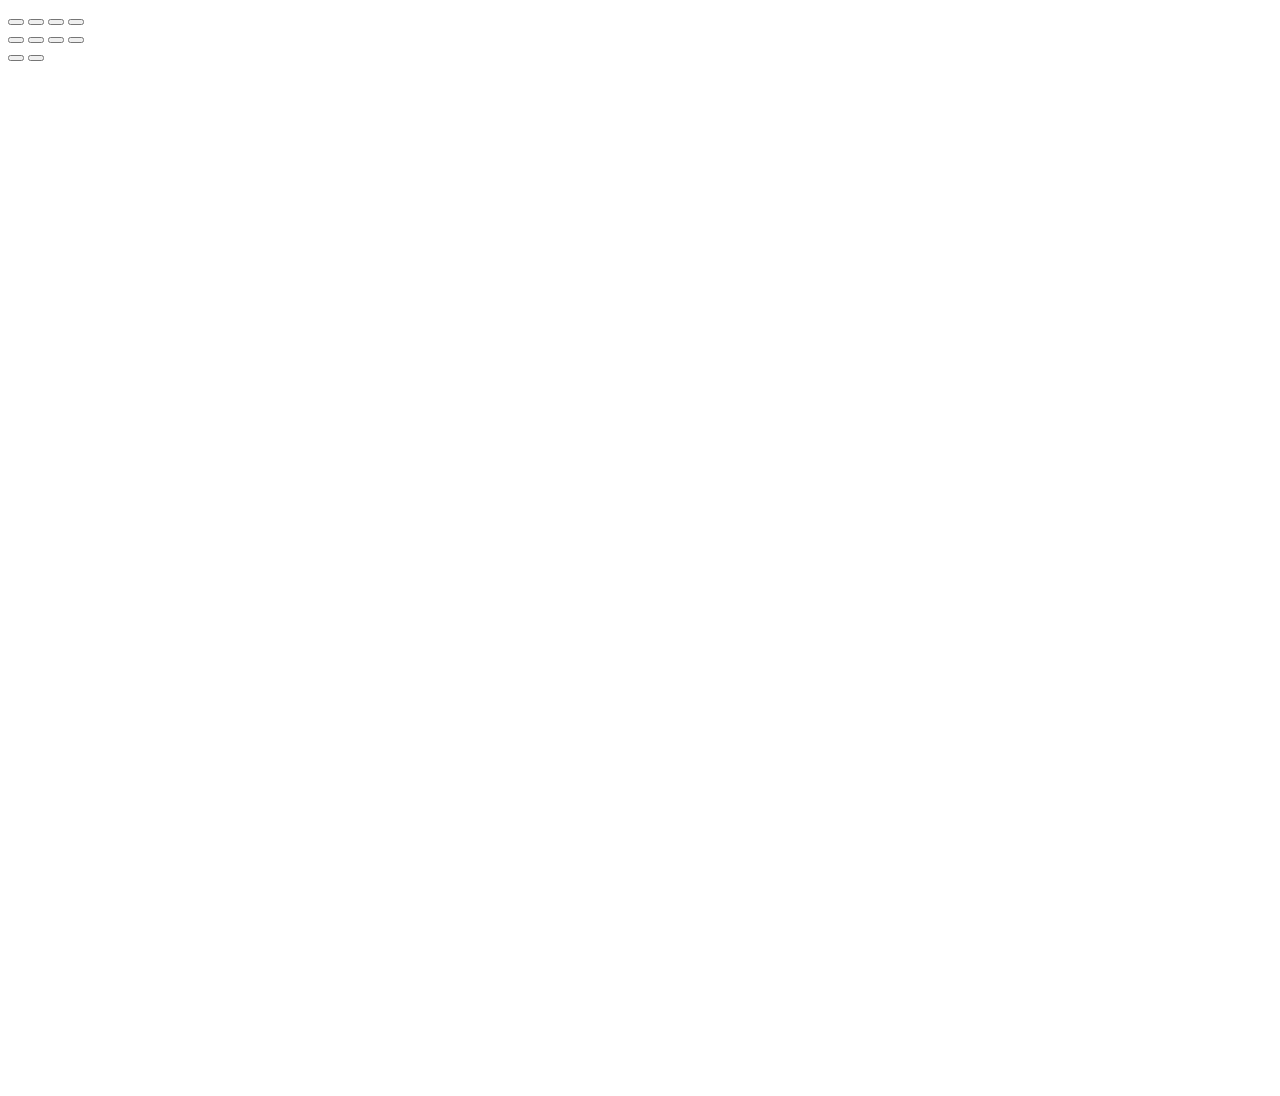
==== index.html @ 639aabda "feat: Create html structure" ====
<!DOCTYPE html>
<html lang="en">
  <head>
    <meta charset="UTF-8" />
    <meta http-equiv="X-UA-Compatible" content="IE=edge" />
    <meta name="viewport" content="width=device-width, initial-scale=1.0" />
    <title>Feed A Star Mole Game</title>
    <link rel="stylesheet" href="molegame.css" />
  </head>
  <body>
    <div class="game-screen">
      <section class="feed-meter"></section>
      <section class="row">
        <button class="hole"></button>
        <button class="hole"></button>
        <button class="hole"></button>
        <button class="hole"></button>
      </section>
      <section class="row">
        <button class="hole"></button>
        <button class="hole"></button>
        <button class="hole"></button>
        <button class="hole"></button>
      </section>
      <section class="row">
        <button class="hole"></button>
        <button class="hole"></button>
      </section>
    </div>
    <script src="./molegame.css"></script>
  </body>
</html>
---- molegame.css ----
* {
  box-sizing: border-box;
}

.game-screen {
  width: 1920px;
  height: 1080px;
}
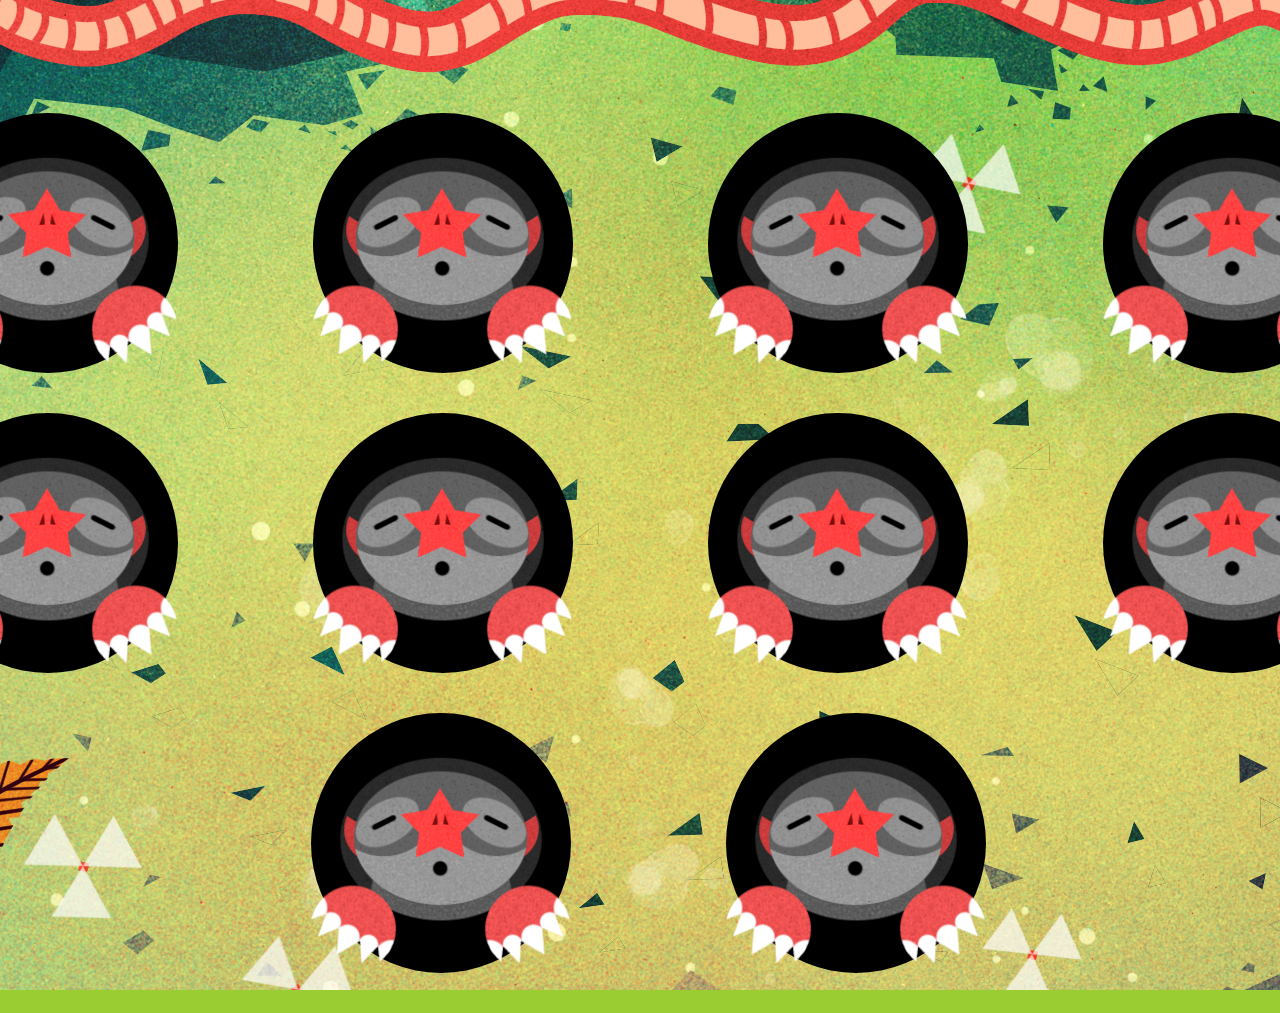
==== commit cde29d8d: "feat: Restructure and update html" ====
--- a/index.html
+++ b/index.html
@@ -8,23 +8,50 @@
     <link rel="stylesheet" href="molegame.css" />
   </head>
   <body>
-    <div class="game-screen">
-      <section class="feed-meter"></section>
-      <section class="row">
-        <button class="hole"></button>
-        <button class="hole"></button>
-        <button class="hole"></button>
-        <button class="hole"></button>
+    <div class="background">
+      <section class="feed-meter">
+        <img
+          src="./static/mole-game/worm.png"
+          alt="A cute, long, and wavy pink worm"
+        />
       </section>
-      <section class="row">
-        <button class="hole"></button>
-        <button class="hole"></button>
-        <button class="hole"></button>
-        <button class="hole"></button>
-      </section>
-      <section class="row">
-        <button class="hole"></button>
-        <button class="hole"></button>
+      <section class="mole-holes">
+        <div class="mole-row">
+          <section class="hole">
+            <img src="./static/mole-game/mole-hungry.png" alt="mole-hungry" />
+          </section>
+          <section class="hole">
+            <img src="./static/mole-game/mole-hungry.png" alt="mole-hungry" />
+          </section>
+          <section class="hole">
+            <img src="./static/mole-game/mole-hungry.png" alt="mole-hungry" />
+          </section>
+          <section class="hole">
+            <img src="./static/mole-game/mole-hungry.png" alt="mole-hungry" />
+          </section>
+        </div>
+        <div class="mole-row">
+          <section class="hole">
+            <img src="./static/mole-game/mole-hungry.png" alt="mole-hungry" />
+          </section>
+          <section class="hole">
+            <img src="./static/mole-game/mole-hungry.png" alt="mole-hungry" />
+          </section>
+          <section class="hole">
+            <img src="./static/mole-game/mole-hungry.png" alt="mole-hungry" />
+          </section>
+          <section class="hole">
+            <img src="./static/mole-game/mole-hungry.png" alt="mole-hungry" />
+          </section>
+        </div>
+        <div class="mole-row half">
+          <section class="hole">
+            <img src="./static/mole-game/mole-hungry.png" alt="mole-hungry" />
+          </section>
+          <section class="hole">
+            <img src="./static/mole-game/mole-hungry.png" alt="mole-hungry" />
+          </section>
+        </div>
       </section>
     </div>
     <script src="./molegame.css"></script>
--- a/molegame.css
+++ b/molegame.css
@@ -2,7 +2,53 @@
   box-sizing: border-box;
 }
 
-.game-screen {
+body {
+  background-color: yellowgreen;
+  padding: 0;
+  margin: 0;
+  display: flex;
+  justify-content: center;
+  align-items: center;
+  width: 100vw;
+  height: 100vh;
+  cursor: url(./static/mole-game/cursor.png), default;
+}
+
+.background {
+  background-image: url(./static/mole-game/background.png);
   width: 1920px;
   height: 1080px;
+  display: flex;
+  flex-direction: column;
+  align-content: stretch;
+  justify-content: flex-start;
+  padding: 15px;
 }
+
+.feed-meter {
+  display: flex;
+  justify-content: center;
+}
+
+.hole {
+  background: black;
+  border-radius: 50%;
+  height: 260px;
+  width: 260px;
+  display: flex;
+  align-content: stretch;
+  justify-content: center;
+  /* cursor: url(./static/mole-game/cursor-worm.png), default; */
+}
+
+.mole-row {
+  display: flex;
+  align-content: stretch;
+  justify-content: space-around;
+  margin: 40px;
+}
+
+.half {
+  width: 50%;
+  margin-inline: 25.5%;
+}
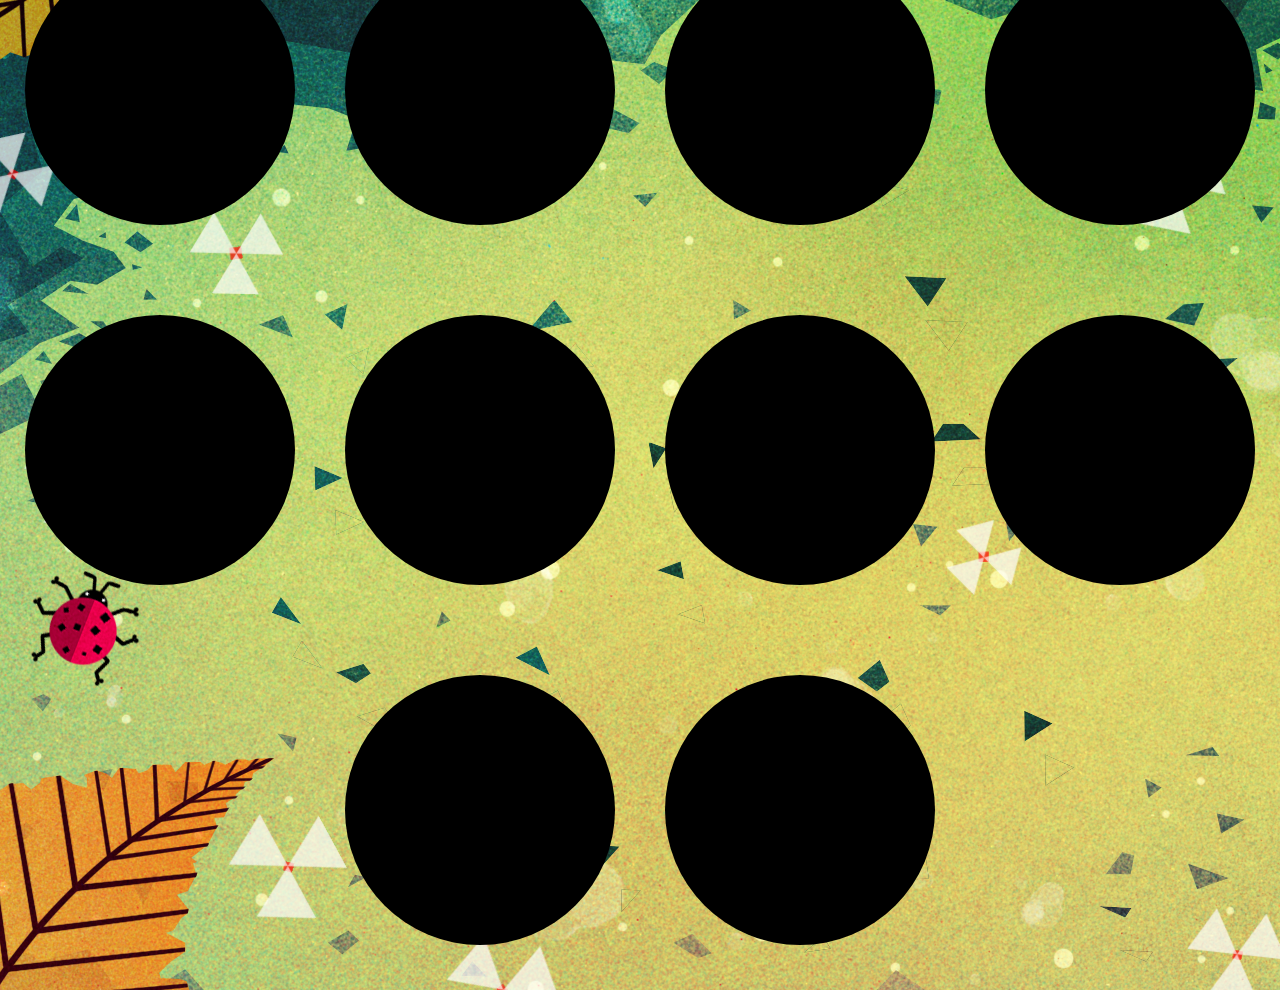
==== commit 8ee9b04a: "feat: Restructure html and css" ====
--- a/index.html
+++ b/index.html
@@ -8,52 +8,108 @@
     <link rel="stylesheet" href="molegame.css" />
   </head>
   <body>
-    <div class="background">
-      <section class="feed-meter">
-        <img
-          src="./static/mole-game/worm.png"
-          alt="A cute, long, and wavy pink worm"
-        />
-      </section>
-      <section class="mole-holes">
-        <div class="mole-row">
-          <section class="hole">
-            <img src="./static/mole-game/mole-hungry.png" alt="mole-hungry" />
-          </section>
-          <section class="hole">
-            <img src="./static/mole-game/mole-hungry.png" alt="mole-hungry" />
-          </section>
-          <section class="hole">
-            <img src="./static/mole-game/mole-hungry.png" alt="mole-hungry" />
-          </section>
-          <section class="hole">
-            <img src="./static/mole-game/mole-hungry.png" alt="mole-hungry" />
-          </section>
+    <section class="background">
+      <div class="hole-container">
+        <div class="hole" id="hole-0">
+          <img
+            data-index="0"
+            src="./static/mole-game/king-mole-hungry.png"
+            alt="mole"
+            class="mole"
+          />
         </div>
-        <div class="mole-row">
-          <section class="hole">
-            <img src="./static/mole-game/mole-hungry.png" alt="mole-hungry" />
-          </section>
-          <section class="hole">
-            <img src="./static/mole-game/mole-hungry.png" alt="mole-hungry" />
-          </section>
-          <section class="hole">
-            <img src="./static/mole-game/mole-hungry.png" alt="mole-hungry" />
-          </section>
-          <section class="hole">
-            <img src="./static/mole-game/mole-hungry.png" alt="mole-hungry" />
-          </section>
+      </div>
+      <div class="hole-container">
+        <div class="hole" id="hole-1">
+          <img
+            data-index="1"
+            src="./static/mole-game/king-mole-fed.png"
+            alt="mole"
+            class="mole"
+          />
         </div>
-        <div class="mole-row half">
-          <section class="hole">
-            <img src="./static/mole-game/mole-hungry.png" alt="mole-hungry" />
-          </section>
-          <section class="hole">
-            <img src="./static/mole-game/mole-hungry.png" alt="mole-hungry" />
-          </section>
+      </div>
+      <div class="hole-container">
+        <div class="hole" id="hole-2">
+          <img
+            data-index="2"
+            src="./static/mole-game/king-mole-hungry.png"
+            alt="mole"
+            class="mole"
+          />
         </div>
-      </section>
-    </div>
-    <script src="./molegame.css"></script>
+      </div>
+      <div class="hole-container">
+        <div class="hole" id="hole-3">
+          <img
+            data-index="3"
+            src="./static/mole-game/king-mole-sad.png"
+            alt="mole"
+            class="mole"
+          />
+        </div>
+      </div>
+      <div class="hole-container">
+        <div class="hole" id="hole-4">
+          <img
+            data-index="4"
+            src="./static/mole-game/king-mole-leaving.png"
+            alt="mole"
+            class="mole"
+          />
+        </div>
+      </div>
+      <div class="hole-container">
+        <div class="hole" id="hole-5">
+          <img
+            data-index="5"
+            src="./static/mole-game/mole-hungry.png"
+            alt="mole"
+            class="mole"
+          />
+        </div>
+      </div>
+      <div class="hole-container">
+        <div class="hole" id="hole-6">
+          <img
+            data-index="6"
+            src="./static/mole-game/mole-fed.png"
+            alt="mole"
+            class="mole"
+          />
+        </div>
+      </div>
+      <div class="hole-container">
+        <div class="hole" id="hole-7">
+          <img
+            data-index="7"
+            src="./static/mole-game/mole-sad.png"
+            alt="mole"
+            class="mole"
+          />
+        </div>
+      </div>
+      <div class="hole-container">
+        <div class="hole" id="hole-8">
+          <img
+            data-index="8"
+            src="./static/mole-game/mole-leaving.png"
+            alt="mole"
+            class="mole"
+          />
+        </div>
+      </div>
+      <div class="hole-container">
+        <div class="hole" id="hole-9">
+          <img
+            data-index="9"
+            src="./static/mole-game/king-mole-hungry.png"
+            alt="happy mole"
+            class="mole"
+          />
+        </div>
+      </div>
+    </section>
+    <script src="./molegame.js"></script>
   </body>
 </html>
--- a/molegame.css
+++ b/molegame.css
@@ -3,52 +3,51 @@
 }
 
 body {
+  cursor: url(./static/mole-game/cursor.png), default;
   background-color: yellowgreen;
-  padding: 0;
-  margin: 0;
   display: flex;
   justify-content: center;
   align-items: center;
-  width: 100vw;
+  padding: 0;
+  margin: 0;
   height: 100vh;
-  cursor: url(./static/mole-game/cursor.png), default;
 }
 
 .background {
   background-image: url(./static/mole-game/background.png);
+  background-repeat: no-repeat;
   width: 1920px;
   height: 1080px;
   display: flex;
-  flex-direction: column;
-  align-content: stretch;
-  justify-content: flex-start;
-  padding: 15px;
-}
-
-.feed-meter {
-  display: flex;
+  flex-wrap: wrap;
   justify-content: center;
+  align-items: center;
 }
 
 .hole {
-  background: black;
+  background-color: black;
   border-radius: 50%;
-  height: 260px;
-  width: 260px;
-  display: flex;
-  align-content: stretch;
-  justify-content: center;
-  /* cursor: url(./static/mole-game/cursor-worm.png), default; */
+  overflow: visible;
+  width: 270px;
+  height: 270px;
 }
 
-.mole-row {
+.hole-container {
+  width: 25%;
   display: flex;
-  align-content: stretch;
-  justify-content: space-around;
-  margin: 40px;
+  justify-content: center;
+  align-content: center;
 }
 
-.half {
-  width: 50%;
-  margin-inline: 25.5%;
+.mole {
+  position: relative;
+  right: 30px;
 }
+
+.hungry {
+  cursor: url(./static/mole-game/cursor-worm.png), default;
+}
+
+.gone {
+  display: none;
+}
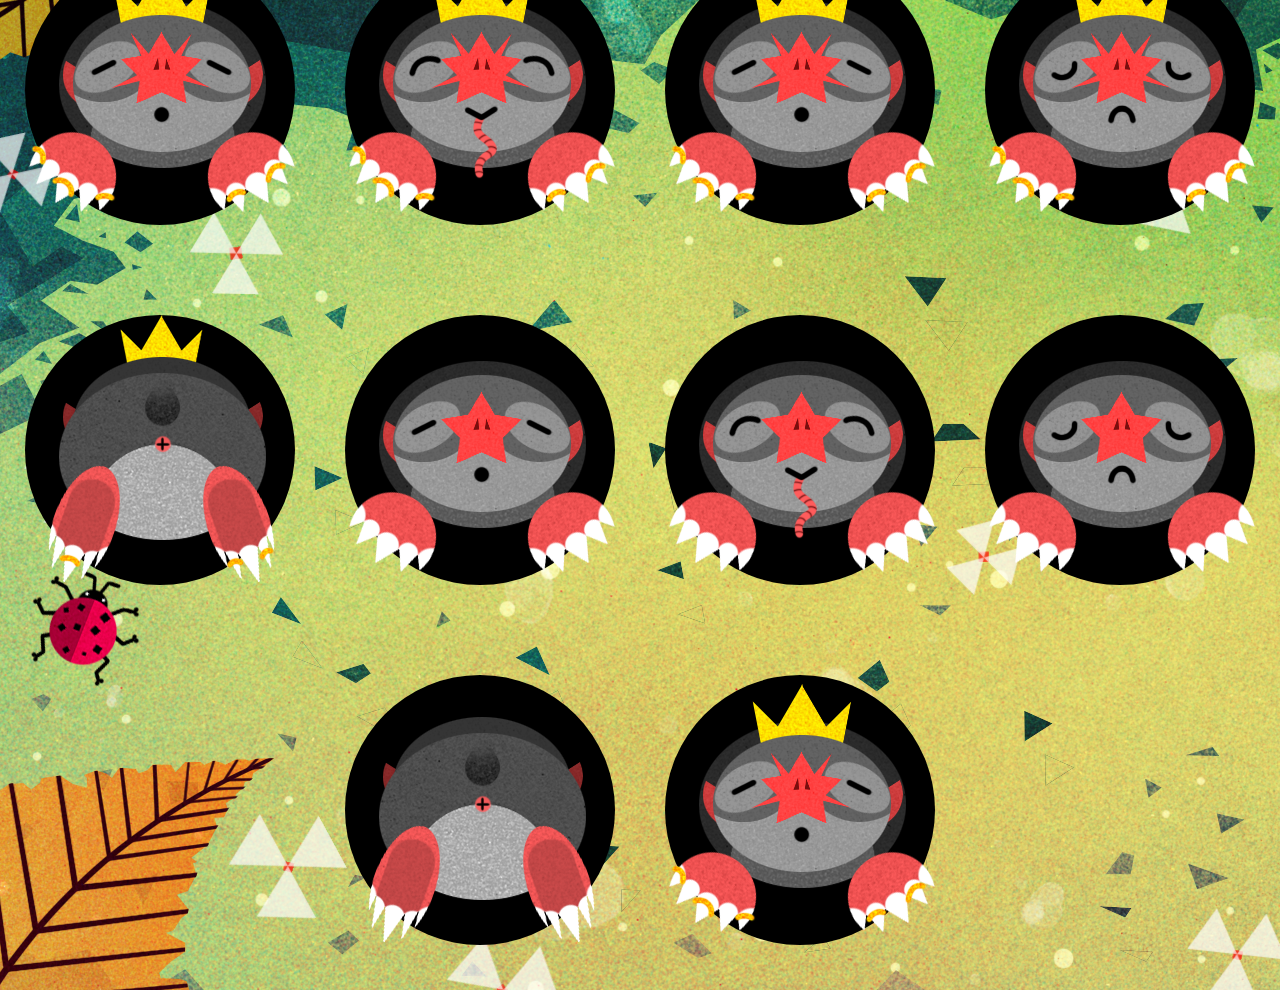
==== commit f9d53e33: "feat: Add win screen" ====
--- a/index.html
+++ b/index.html
@@ -4,7 +4,7 @@
     <meta charset="UTF-8" />
     <meta http-equiv="X-UA-Compatible" content="IE=edge" />
     <meta name="viewport" content="width=device-width, initial-scale=1.0" />
-    <title>Feed A Star Mole Game</title>
+    <title>Feed A Mole Game</title>
     <link rel="stylesheet" href="molegame.css" />
   </head>
   <body>
@@ -110,6 +110,11 @@
         </div>
       </div>
     </section>
+    <img
+      src="./static/mole-game/win.png"
+      alt="Thanks for feeding us!"
+      class="win hide"
+    />
     <script src="./molegame.js"></script>
   </body>
 </html>
--- a/molegame.css
+++ b/molegame.css
@@ -48,6 +48,11 @@
   cursor: url(./static/mole-game/cursor-worm.png), default;
 }
 
-.gone {
+.gone,
+.hide {
   display: none;
 }
+
+.win {
+  background-image: url("./static/mole-game/win.png");
+}
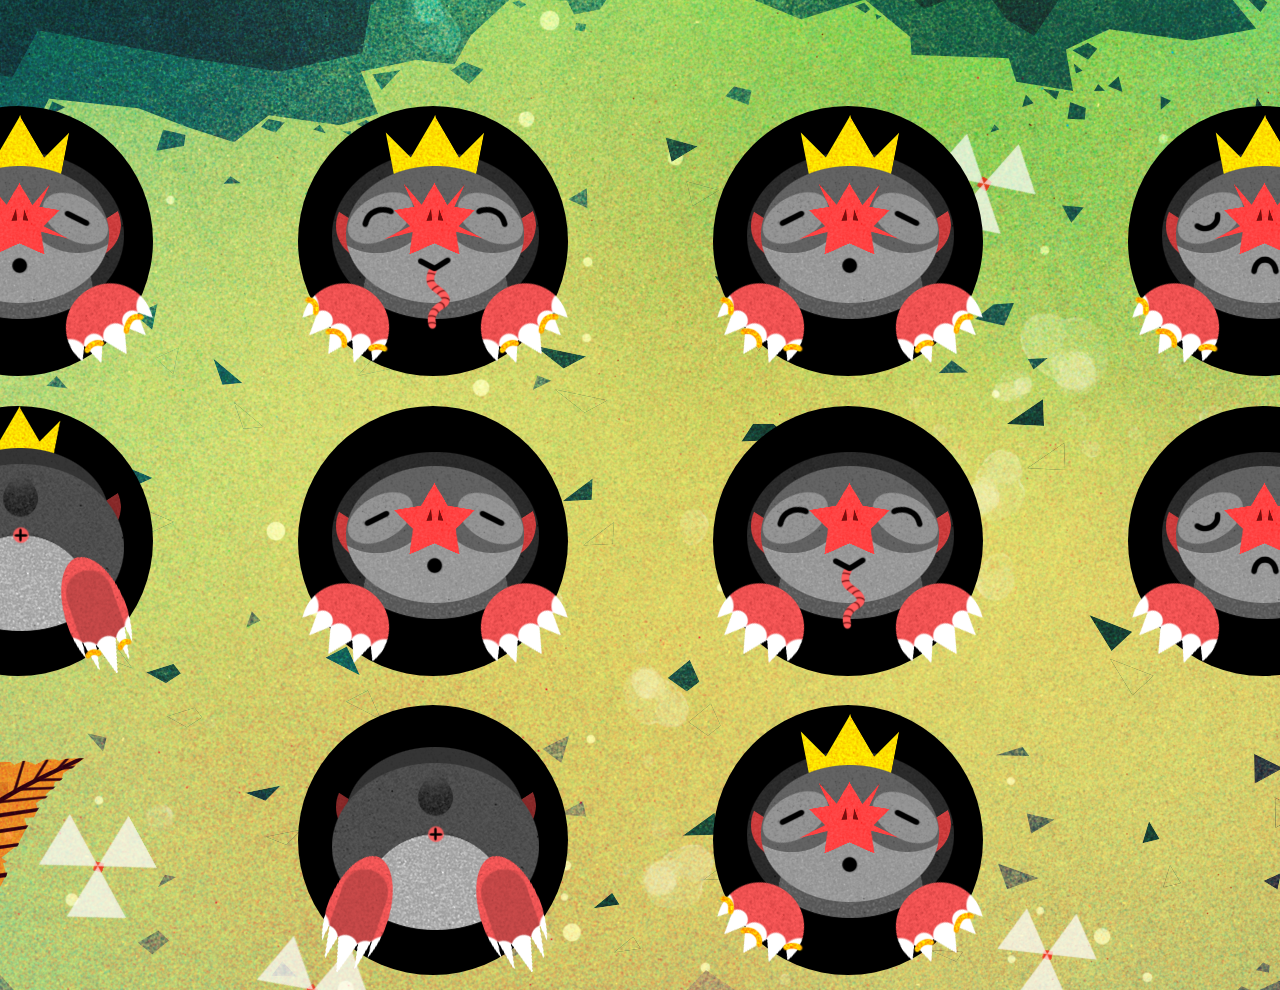
==== commit a2eb6099: "feat: Add worm score meter" ====
--- a/index.html
+++ b/index.html
@@ -9,6 +9,15 @@
   </head>
   <body>
     <section class="background">
+      <div class="worm-box">
+        <div style="width: 5%" class="worm-container">
+          <img
+            class="worm"
+            src="./static/mole-game/worm.png"
+            alt="worm score meter"
+          />
+        </div>
+      </div>
       <div class="hole-container">
         <div class="hole" id="hole-0">
           <img
--- a/molegame.css
+++ b/molegame.css
@@ -56,3 +56,15 @@
 .win {
   background-image: url("./static/mole-game/win.png");
 }
+
+.worm {
+  width: 1660px;
+}
+
+.worm-container {
+  overflow: hidden;
+}
+
+.worm-box {
+  width: 1660px;
+}
